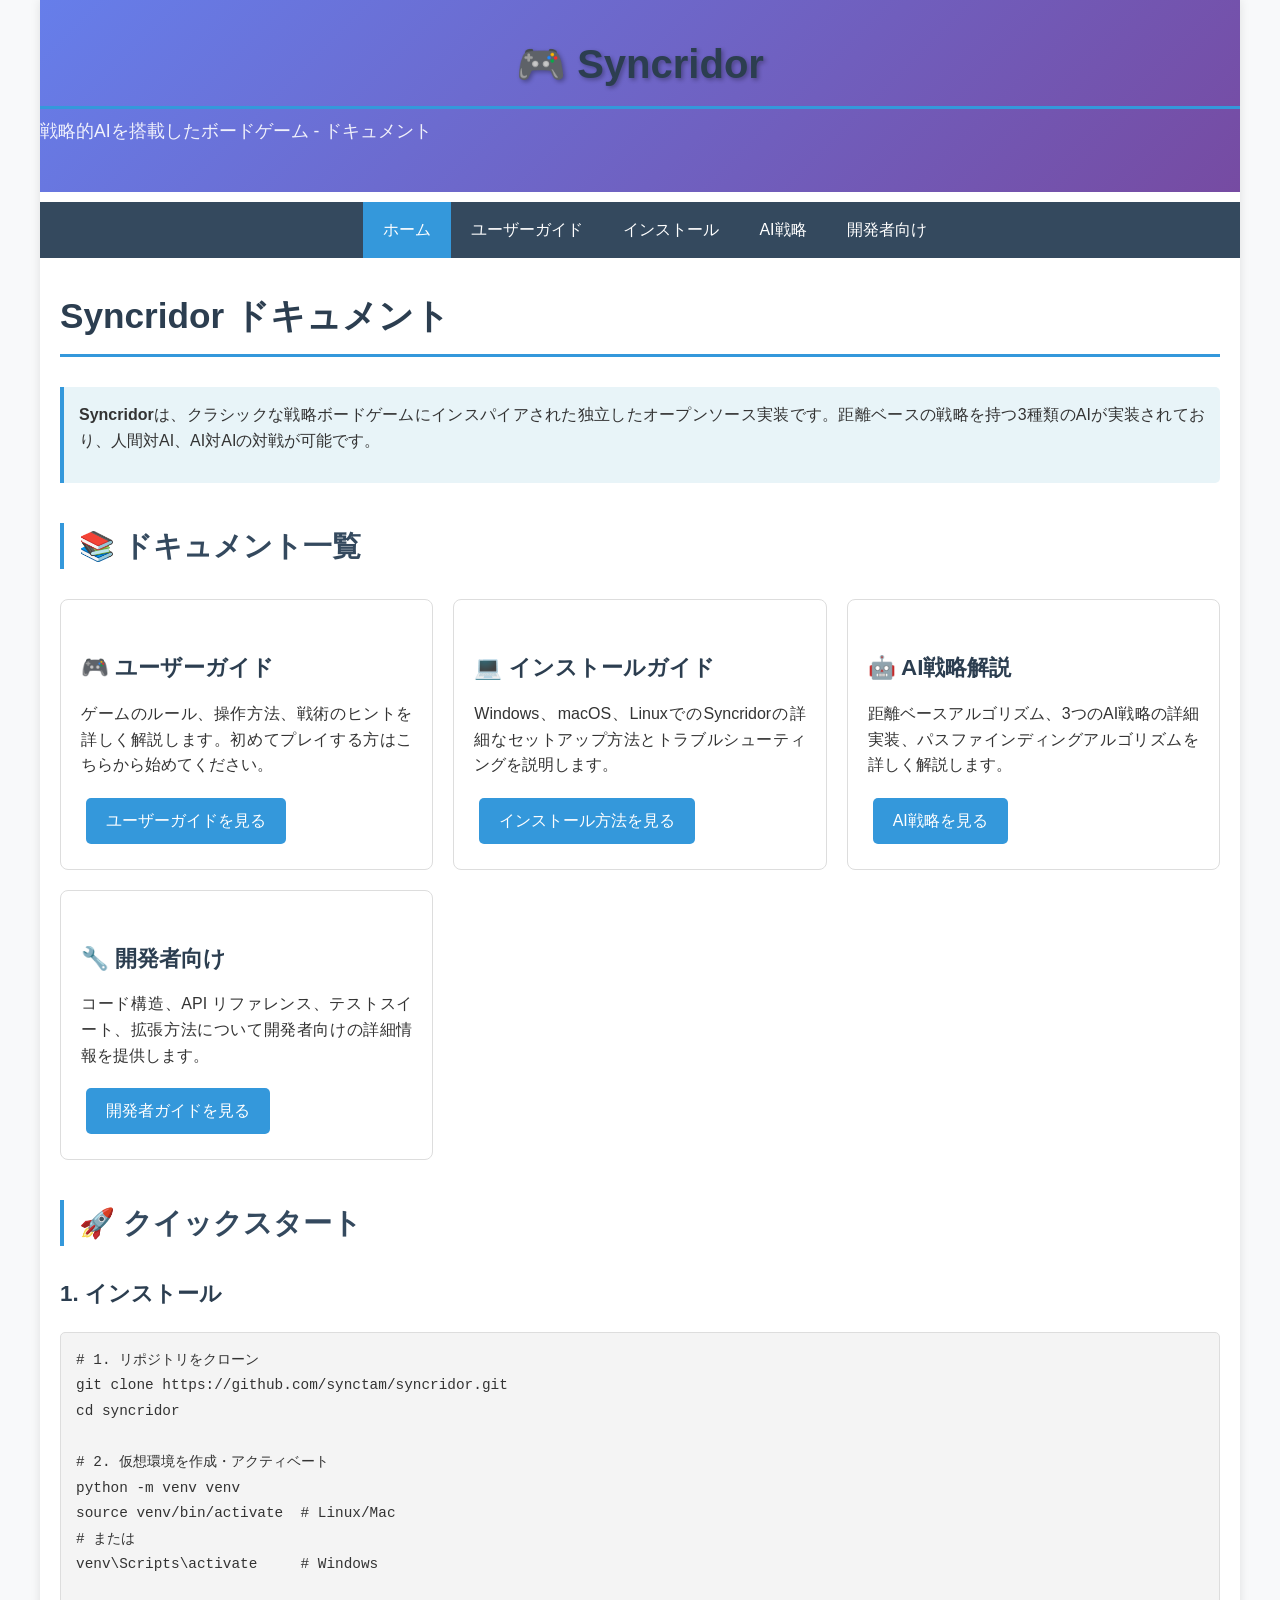
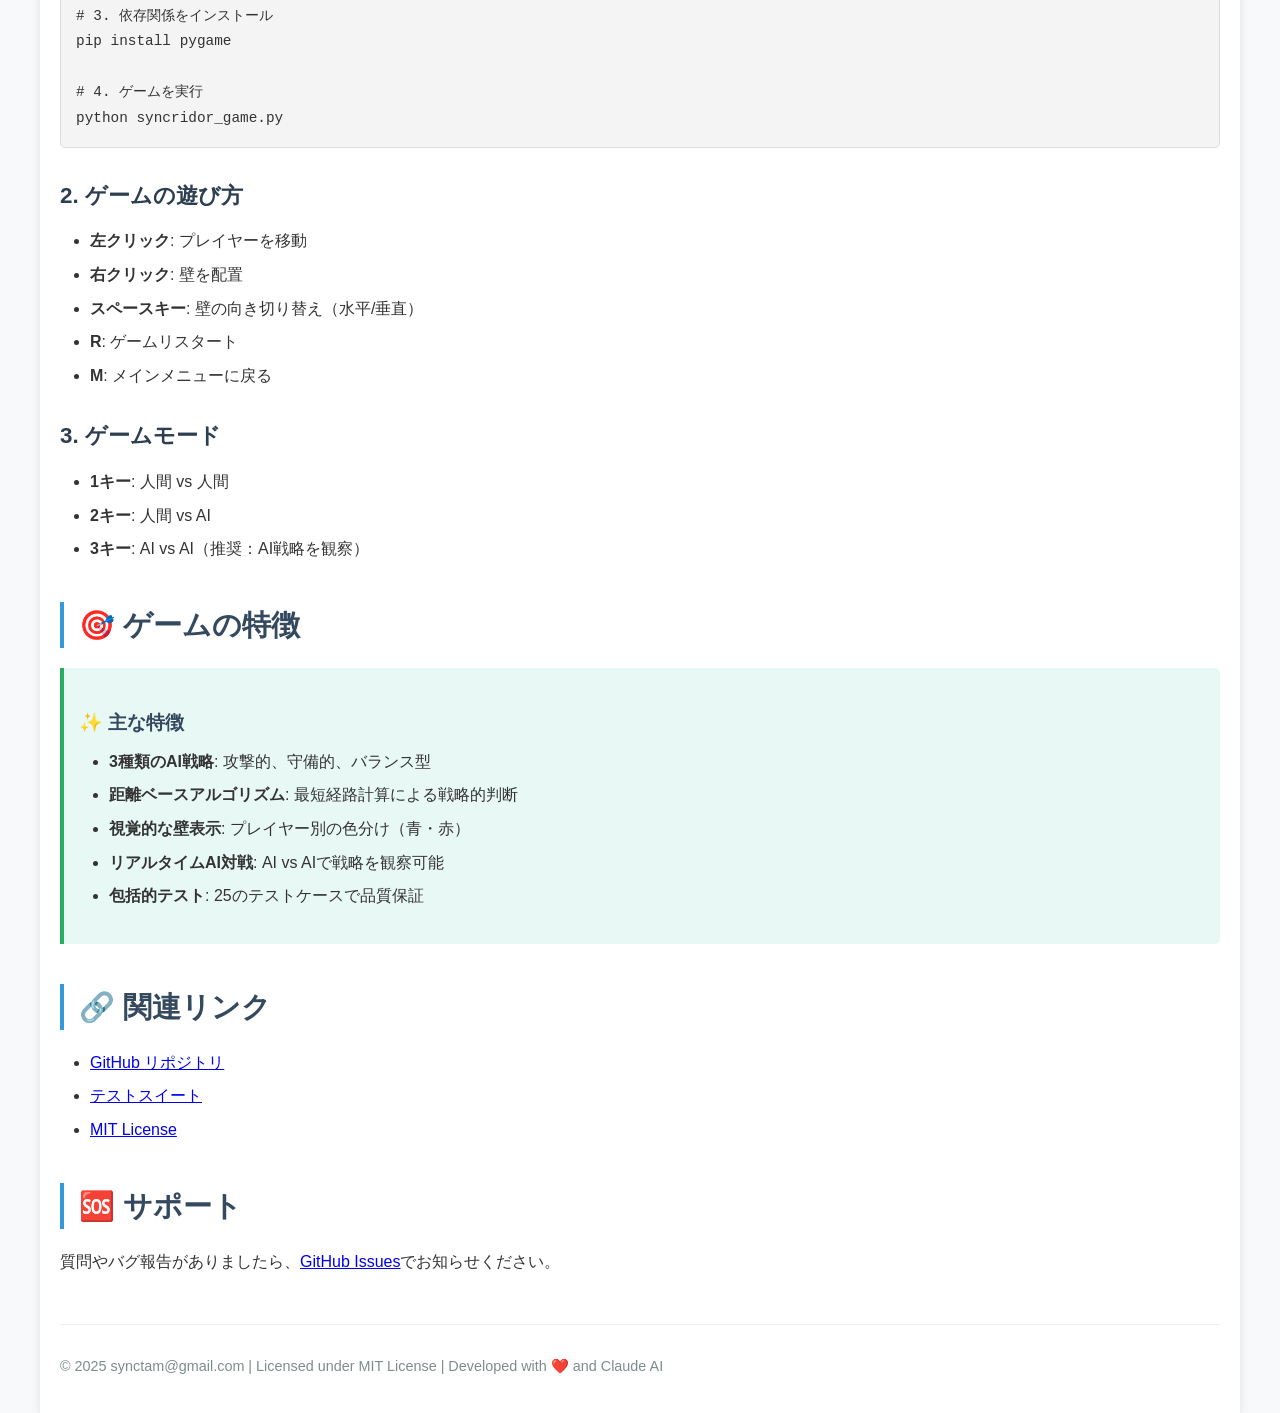
==== docs/index.html @ ebde402c "HTMLドキュメント完全実装 4種類の専用HTMLドキュメントを作成: - AI戦略解説 (ai-strategy.html): 距離ベースアルゴリズムと3つのAI戦略の詳細 - 開発者向け (dev" ====
<!DOCTYPE html>
<html lang="ja">
<head>
    <meta charset="UTF-8">
    <meta name="viewport" content="width=device-width, initial-scale=1.0">
    <title>Syncridor - ドキュメント</title>
    <link rel="stylesheet" href="css/style.css">
    <meta name="description" content="Syncridor - 戦略的AIを搭載したボードゲームのドキュメント">
</head>
<body>
    <div class="container">
        <header>
            <h1>🎮 Syncridor</h1>
            <p>戦略的AIを搭載したボードゲーム - ドキュメント</p>
        </header>

        <nav>
            <ul>
                <li><a href="index.html" class="active">ホーム</a></li>
                <li><a href="user-guide.html">ユーザーガイド</a></li>
                <li><a href="installation.html">インストール</a></li>
                <li><a href="ai-strategy.html">AI戦略</a></li>
                <li><a href="development.html">開発者向け</a></li>
            </ul>
        </nav>

        <main>
            <h1>Syncridor ドキュメント</h1>

            <div class="info-box">
                <p><strong>Syncridor</strong>は、クラシックな戦略ボードゲームにインスパイアされた独立したオープンソース実装です。距離ベースの戦略を持つ3種類のAIが実装されており、人間対AI、AI対AIの対戦が可能です。</p>
            </div>

            <h2>📚 ドキュメント一覧</h2>

            <div style="display: grid; grid-template-columns: repeat(auto-fit, minmax(280px, 1fr)); gap: 20px; margin: 30px 0;">
                <div style="border: 1px solid #ddd; border-radius: 8px; padding: 20px; background: white;">
                    <h3>🎮 ユーザーガイド</h3>
                    <p>ゲームのルール、操作方法、戦術のヒントを詳しく解説します。初めてプレイする方はこちらから始めてください。</p>
                    <a href="user-guide.html" class="btn">ユーザーガイドを見る</a>
                </div>

                <div style="border: 1px solid #ddd; border-radius: 8px; padding: 20px; background: white;">
                    <h3>💻 インストールガイド</h3>
                    <p>Windows、macOS、LinuxでのSyncridorの詳細なセットアップ方法とトラブルシューティングを説明します。</p>
                    <a href="installation.html" class="btn">インストール方法を見る</a>
                </div>

                <div style="border: 1px solid #ddd; border-radius: 8px; padding: 20px; background: white;">
                    <h3>🤖 AI戦略解説</h3>
                    <p>距離ベースアルゴリズム、3つのAI戦略の詳細実装、パスファインディングアルゴリズムを詳しく解説します。</p>
                    <a href="ai-strategy.html" class="btn">AI戦略を見る</a>
                </div>

                <div style="border: 1px solid #ddd; border-radius: 8px; padding: 20px; background: white;">
                    <h3>🔧 開発者向け</h3>
                    <p>コード構造、API リファレンス、テストスイート、拡張方法について開発者向けの詳細情報を提供します。</p>
                    <a href="development.html" class="btn">開発者ガイドを見る</a>
                </div>
            </div>

            <h2>🚀 クイックスタート</h2>

            <h3>1. インストール</h3>
            <pre><code># 1. リポジトリをクローン
git clone https://github.com/synctam/syncridor.git
cd syncridor

# 2. 仮想環境を作成・アクティベート
python -m venv venv
source venv/bin/activate  # Linux/Mac
# または
venv\Scripts\activate     # Windows

# 3. 依存関係をインストール
pip install pygame

# 4. ゲームを実行
python syncridor_game.py</code></pre>

            <h3>2. ゲームの遊び方</h3>
            <ul>
                <li><strong>左クリック</strong>: プレイヤーを移動</li>
                <li><strong>右クリック</strong>: 壁を配置</li>
                <li><strong>スペースキー</strong>: 壁の向き切り替え（水平/垂直）</li>
                <li><strong>R</strong>: ゲームリスタート</li>
                <li><strong>M</strong>: メインメニューに戻る</li>
            </ul>

            <h3>3. ゲームモード</h3>
            <ul>
                <li><strong>1キー</strong>: 人間 vs 人間</li>
                <li><strong>2キー</strong>: 人間 vs AI</li>
                <li><strong>3キー</strong>: AI vs AI（推奨：AI戦略を観察）</li>
            </ul>

            <h2>🎯 ゲームの特徴</h2>

            <div class="success-box">
                <h4>✨ 主な特徴</h4>
                <ul>
                    <li><strong>3種類のAI戦略</strong>: 攻撃的、守備的、バランス型</li>
                    <li><strong>距離ベースアルゴリズム</strong>: 最短経路計算による戦略的判断</li>
                    <li><strong>視覚的な壁表示</strong>: プレイヤー別の色分け（青・赤）</li>
                    <li><strong>リアルタイムAI対戦</strong>: AI vs AIで戦略を観察可能</li>
                    <li><strong>包括的テスト</strong>: 25のテストケースで品質保証</li>
                </ul>
            </div>

            <h2>🔗 関連リンク</h2>
            <ul>
                <li><a href="https://github.com/synctam/syncridor" target="_blank">GitHub リポジトリ</a></li>
                <li><a href="../test_syncridor.py">テストスイート</a></li>
                <li><a href="../LICENSE">MIT License</a></li>
            </ul>

            <h2>🆘 サポート</h2>
            <p>質問やバグ報告がありましたら、<a href="https://github.com/synctam/syncridor/issues" target="_blank">GitHub Issues</a>でお知らせください。</p>

        </main>

        <footer>
            <p>&copy; 2025 synctam@gmail.com | Licensed under MIT License | Developed with ❤️ and Claude AI</p>
        </footer>
    </div>
</body>
</html>
---- docs/css/style.css ----
/* Syncridor Documentation - 統一スタイルシート */

/* 基本設定 */
* {
    margin: 0;
    padding: 0;
    box-sizing: border-box;
}

body {
    font-family: 'Segoe UI', Tahoma, Geneva, Verdana, sans-serif;
    line-height: 1.6;
    color: #333;
    background-color: #f8f9fa;
    margin: 0;
}

.container {
    max-width: 1200px;
    margin: 0 auto;
    padding: 20px;
    background-color: white;
    box-shadow: 0 0 10px rgba(0,0,0,0.1);
    min-height: 100vh;
}

/* ヘッダー */
header {
    background: linear-gradient(135deg, #667eea 0%, #764ba2 100%);
    color: white;
    padding: 2rem 0;
    margin: -20px -20px 30px -20px;
    text-align: center;
}

header h1 {
    font-size: 2.5rem;
    margin-bottom: 0.5rem;
    text-shadow: 2px 2px 4px rgba(0,0,0,0.3);
}

header p {
    font-size: 1.1rem;
    opacity: 0.9;
}

/* ナビゲーション */
nav {
    background-color: #34495e;
    margin: -20px -20px 30px -20px;
    padding: 0;
}

nav ul {
    list-style: none;
    display: flex;
    flex-wrap: wrap;
    justify-content: center;
}

nav li {
    margin: 0;
}

nav a {
    display: block;
    color: white;
    text-decoration: none;
    padding: 15px 20px;
    transition: background-color 0.3s;
    font-weight: 500;
}

nav a:hover {
    background-color: #2c3e50;
}

nav a.active {
    background-color: #3498db;
}

/* メインコンテンツ */
main {
    max-width: none;
}

h1 {
    color: #2c3e50;
    border-bottom: 3px solid #3498db;
    padding-bottom: 10px;
    margin-bottom: 30px;
    font-size: 2.2rem;
}

h2 {
    color: #34495e;
    margin-top: 40px;
    margin-bottom: 20px;
    font-size: 1.8rem;
    border-left: 4px solid #3498db;
    padding-left: 15px;
}

h3 {
    color: #2c3e50;
    margin-top: 30px;
    margin-bottom: 15px;
    font-size: 1.4rem;
}

h4 {
    color: #34495e;
    margin-top: 25px;
    margin-bottom: 10px;
    font-size: 1.2rem;
}

/* パラグラフとテキスト */
p {
    margin-bottom: 15px;
    text-align: justify;
}

/* リスト */
ul, ol {
    margin-bottom: 20px;
    padding-left: 30px;
}

li {
    margin-bottom: 8px;
}

/* コードブロック */
pre {
    background-color: #f4f4f4;
    border: 1px solid #ddd;
    border-radius: 5px;
    padding: 15px;
    overflow-x: auto;
    margin: 20px 0;
    font-family: 'Consolas', 'Monaco', 'Courier New', monospace;
}

code {
    background-color: #f4f4f4;
    padding: 2px 6px;
    border-radius: 3px;
    font-family: 'Consolas', 'Monaco', 'Courier New', monospace;
    font-size: 0.9em;
}

pre code {
    background-color: transparent;
    padding: 0;
}

/* テーブル */
table {
    width: 100%;
    border-collapse: collapse;
    margin: 20px 0;
    background-color: white;
}

th, td {
    border: 1px solid #ddd;
    padding: 12px;
    text-align: left;
}

th {
    background-color: #f8f9fa;
    font-weight: bold;
    color: #2c3e50;
}

tr:nth-child(even) {
    background-color: #f8f9fa;
}

/* 特別なボックス */
.info-box {
    background-color: #e8f4f8;
    border-left: 4px solid #3498db;
    padding: 15px;
    margin: 20px 0;
    border-radius: 0 5px 5px 0;
}

.warning-box {
    background-color: #fef8e7;
    border-left: 4px solid #f39c12;
    padding: 15px;
    margin: 20px 0;
    border-radius: 0 5px 5px 0;
}

.success-box {
    background-color: #e8f8f5;
    border-left: 4px solid #27ae60;
    padding: 15px;
    margin: 20px 0;
    border-radius: 0 5px 5px 0;
}

/* ボタン */
.btn {
    display: inline-block;
    background-color: #3498db;
    color: white;
    padding: 10px 20px;
    text-decoration: none;
    border-radius: 5px;
    margin: 5px;
    transition: background-color 0.3s;
}

.btn:hover {
    background-color: #2980b9;
}

.btn-secondary {
    background-color: #95a5a6;
}

.btn-secondary:hover {
    background-color: #7f8c8d;
}

/* 画像 */
img {
    max-width: 100%;
    height: auto;
    border-radius: 5px;
    margin: 10px 0;
}

.screenshot {
    border: 2px solid #ddd;
    box-shadow: 0 4px 8px rgba(0,0,0,0.1);
}

/* フッター */
footer {
    margin-top: 50px;
    padding-top: 30px;
    border-top: 1px solid #eee;
    text-align: center;
    color: #7f8c8d;
    font-size: 0.9rem;
}

/* レスポンシブデザイン */
@media (max-width: 768px) {
    .container {
        padding: 10px;
    }
    
    header h1 {
        font-size: 2rem;
    }
    
    nav ul {
        flex-direction: column;
    }
    
    nav a {
        padding: 12px 15px;
    }
    
    h1 {
        font-size: 1.8rem;
    }
    
    h2 {
        font-size: 1.5rem;
    }
    
    table {
        font-size: 0.9rem;
    }
    
    th, td {
        padding: 8px;
    }
}

/* 印刷用スタイル */
@media print {
    .container {
        box-shadow: none;
        max-width: none;
    }
    
    nav {
        display: none;
    }
    
    header {
        background: none;
        color: black;
        margin-bottom: 20px;
    }
}

/* カスタムスクロールバー */
::-webkit-scrollbar {
    width: 8px;
}

::-webkit-scrollbar-track {
    background: #f1f1f1;
}

::-webkit-scrollbar-thumb {
    background: #888;
    border-radius: 4px;
}

::-webkit-scrollbar-thumb:hover {
    background: #555;
}
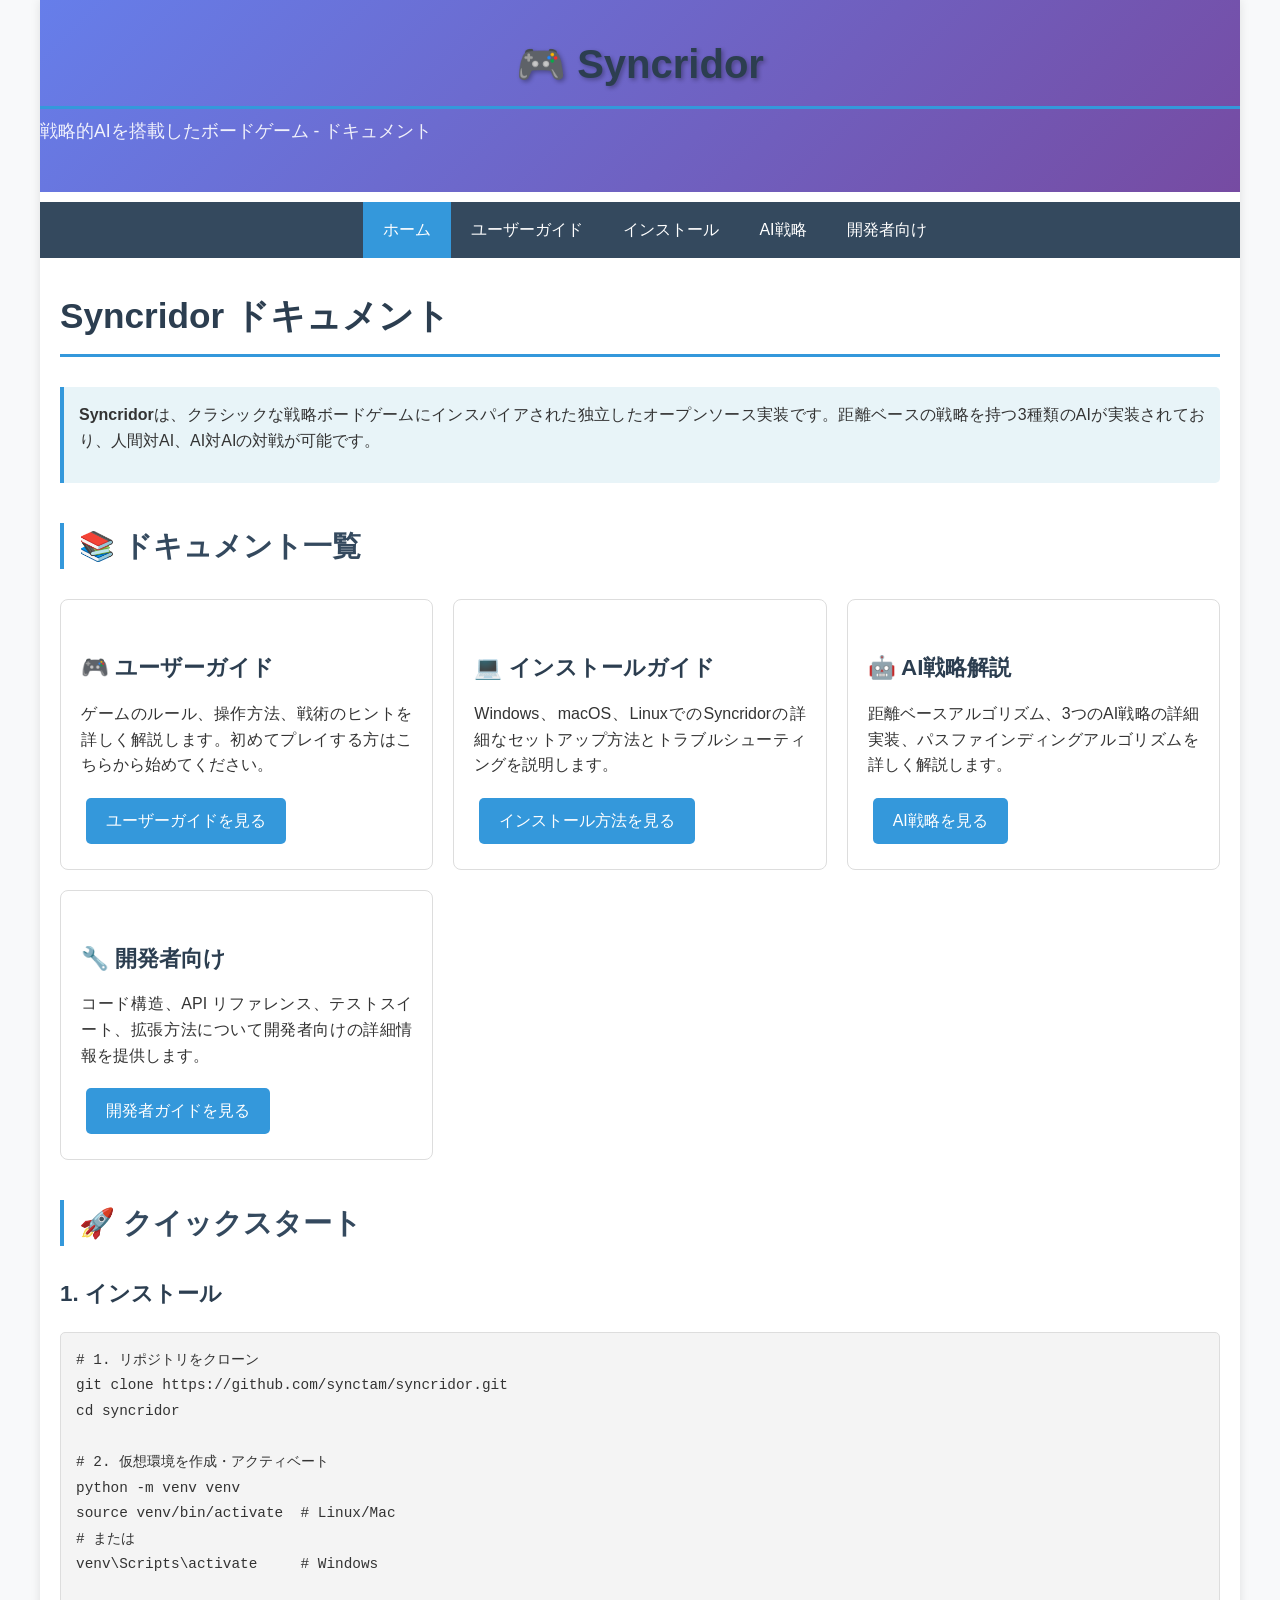
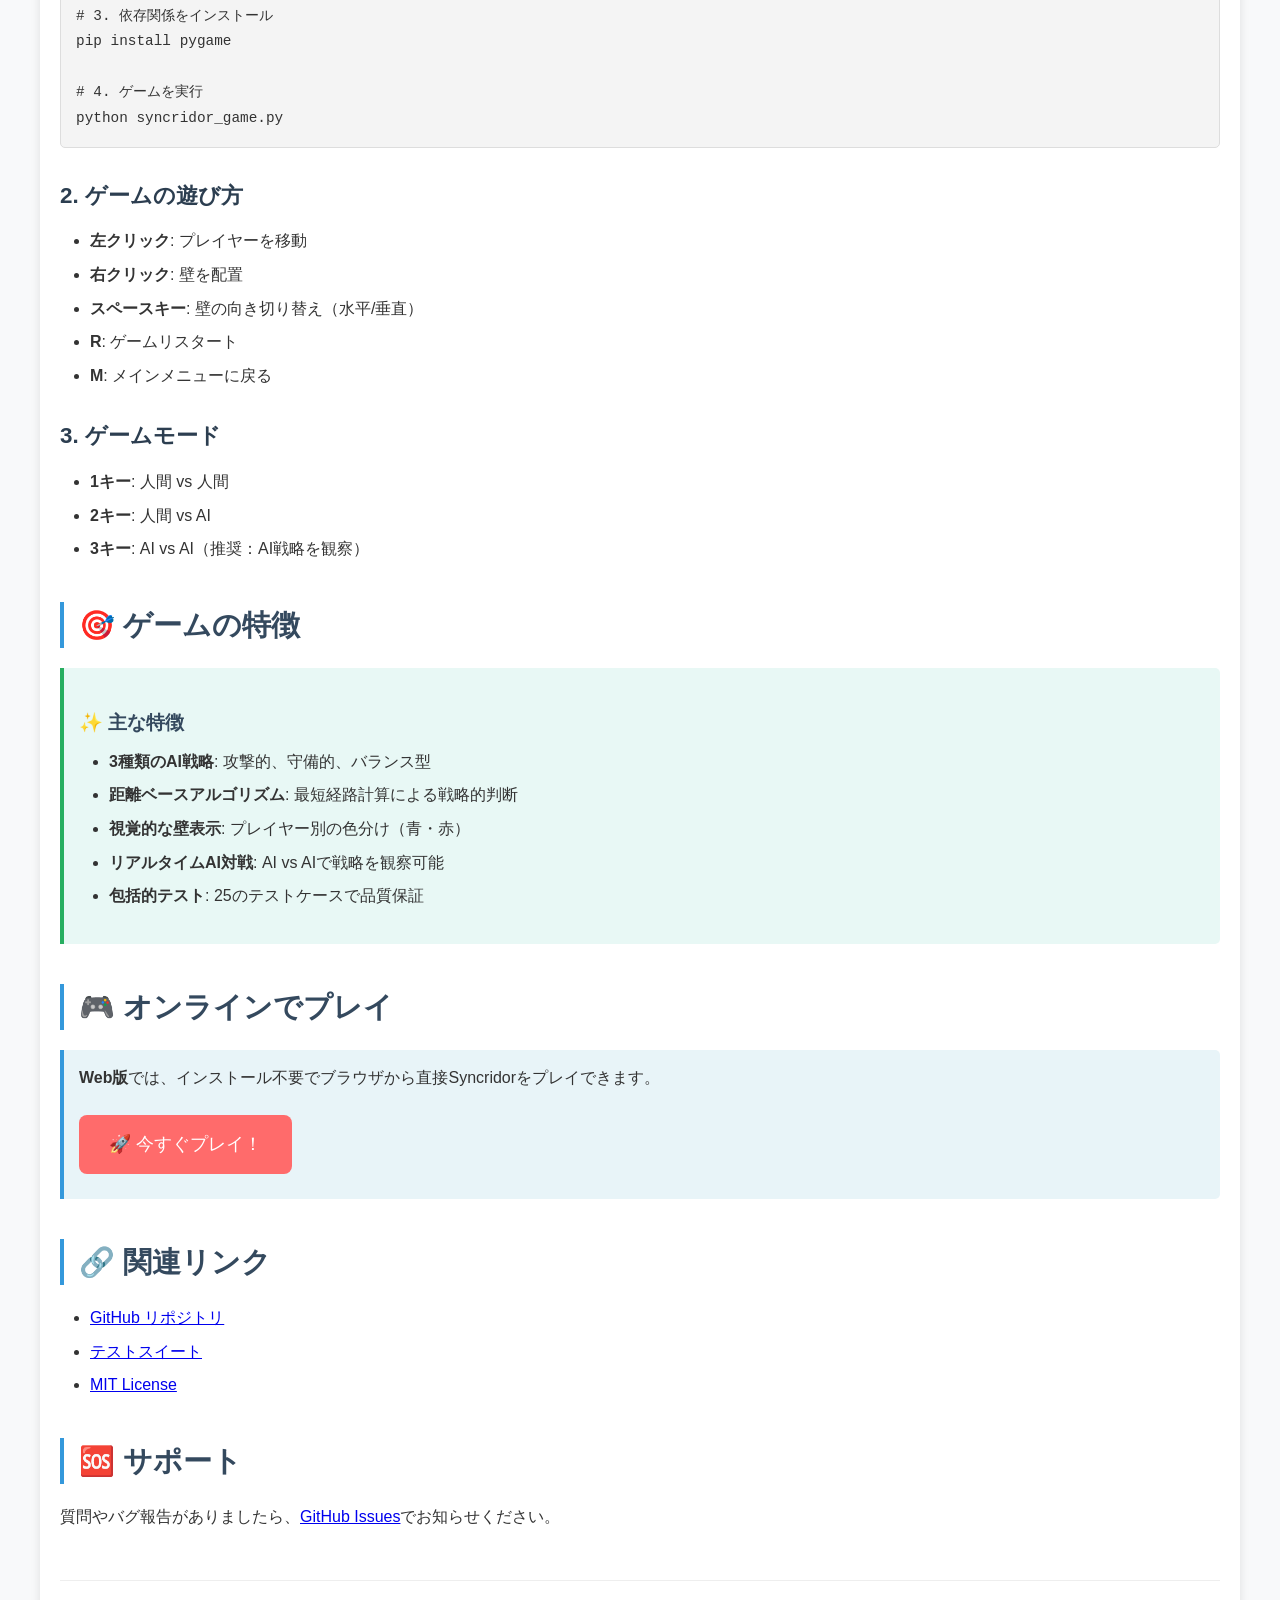
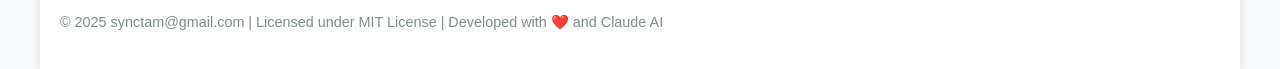
==== commit 565e98d0: "feat: GitHub Pages対応のWeb版公開準備完了 - docs/game/にPygbag Web版を配置 - 既存ドキュメントを保護しつつWeb版へのリンク追加 - 「今すぐプレイ！」ボ" ====
--- a/docs/index.html
+++ b/docs/index.html
@@ -107,6 +107,12 @@
                 </ul>
             </div>
 
+            <h2>🎮 オンラインでプレイ</h2>
+            <div class="info-box">
+                <p><strong>Web版</strong>では、インストール不要でブラウザから直接Syncridorをプレイできます。</p>
+                <a href="game/" class="btn" style="background: #ff6b6b; color: white; font-size: 18px; padding: 15px 30px; text-decoration: none; border-radius: 8px; display: inline-block; margin: 10px 0;">🚀 今すぐプレイ！</a>
+            </div>
+
             <h2>🔗 関連リンク</h2>
             <ul>
                 <li><a href="https://github.com/synctam/syncridor" target="_blank">GitHub リポジトリ</a></li>
